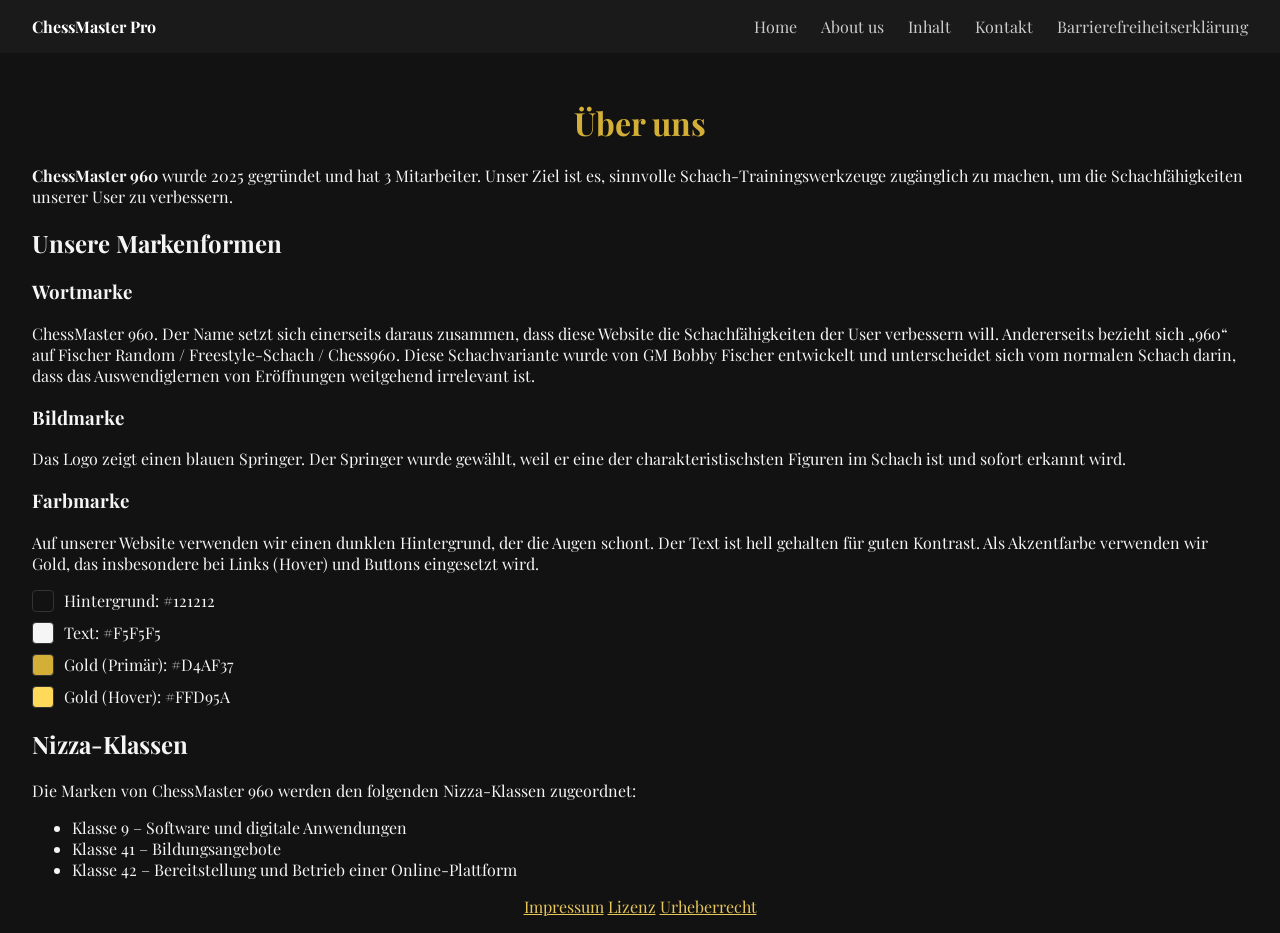
==== about.html @ 60c68d8a "first" ====
<!DOCTYPE html>
<html lang="de">
<head>
    <meta charset="UTF-8">
    <meta name="viewport" content="width=device-width, initial-scale=1.0">
    <title>About Us – ChessMaster 960</title>

    <link rel="stylesheet" href="style.css">

    <link rel="preconnect" href="https://fonts.googleapis.com">
    <link rel="preconnect" href="https://fonts.gstatic.com" crossorigin>
    <link href="https://fonts.googleapis.com/css2?family=Playfair+Display&display=swap" rel="stylesheet">
</head>

<body>

    <!-- NAVIGATION (same as index) -->
    <nav>
        <span style="color: white; font-weight: bold;">ChessMaster Pro</span>
        <ul>
            <li><a href="index.html">Home</a></li>
            <li><a href="about.html">About us</a></li>
            <li><a href="inhalt.html">Inhalt</a></li>
            <li><a href="kontakt.html">Kontakt</a></li>
            <li><a href="barrierefreiheit.html">Barrierefreiheitserklärung</a></li>
        </ul>
    </nav>

    <main>

        <h1>Über uns</h1>

        <section class="about">

            <p>
                <strong>ChessMaster 960</strong> wurde 2025 gegründet und hat 3 Mitarbeiter. 
                Unser Ziel ist es, sinnvolle Schach-Trainingswerkzeuge zugänglich zu machen, 
                um die Schachfähigkeiten unserer User zu verbessern.
            </p>

        </section>

        <section class="brands">

            <h2>Unsere Markenformen</h2>

            <h3>Wortmarke</h3>
            <p>
                ChessMaster 960. Der Name setzt sich einerseits daraus zusammen, dass diese Website die 
                Schachfähigkeiten der User verbessern will. Andererseits bezieht sich „960“ auf Fischer Random / 
                Freestyle-Schach / Chess960. Diese Schachvariante wurde von GM Bobby Fischer entwickelt und 
                unterscheidet sich vom normalen Schach darin, dass das Auswendiglernen von Eröffnungen 
                weitgehend irrelevant ist.
            </p>

            <h3>Bildmarke</h3>
            <p>
                Das Logo zeigt einen blauen Springer. Der Springer wurde gewählt, weil er eine der 
                charakteristischsten Figuren im Schach ist und sofort erkannt wird.
            </p>

            <h3>Farbmarke</h3>
            <p>
                Auf unserer Website verwenden wir einen dunklen Hintergrund, der die Augen schont. 
                Der Text ist hell gehalten für guten Kontrast. Als Akzentfarbe verwenden wir Gold, 
                das insbesondere bei Links (Hover) und Buttons eingesetzt wird.
                
            </p>
            <ul class="color-list">
                <li>
                    <span class="color-box bg"></span>
                    Hintergrund: #121212
                </li>

                <li>
                    <span class="color-box text"></span>
                    Text: #F5F5F5
                </li>

                <li>
                    <span class="color-box gold"></span>
                    Gold (Primär): #D4AF37
                </li>

                <li>
                    <span class="color-box gold-light"></span>
                    Gold (Hover): #FFD95A
                </li>
            </ul>

        </section>

        <section class="nizza">

            <h2>Nizza-Klassen</h2>
            <p>
                Die Marken von ChessMaster 960 werden den folgenden Nizza-Klassen zugeordnet:
            </p>

            <ul>
                <li>Klasse 9 – Software und digitale Anwendungen</li>
                <li>Klasse 41 – Bildungsangebote</li>
                <li>Klasse 42 – Bereitstellung und Betrieb einer Online-Plattform</li>
            </ul>

        </section>

    </main>
    <footer>
        <a href="impressum.html">Impressum</a>
        <a href="license.html">Lizenz</a>
        <a href="lizenz.html">Urheberrecht</a>
    </footer>
</body>
</html>
---- style.css ----
body {
    margin: 0;
    background-color: #121212;
    color: #F5F5F5;
    font-family: "Playfair Display", serif;
}
 
nav {
    background-color: #1a1a1a;
    padding: 1rem 2rem;
    display: flex;
    justify-content: space-between;
    align-items: center;
}
 
nav ul {
    list-style: none;
    margin: 0;
    padding: 0;
    display: flex;
    gap: 1.5rem;
}
 
nav ul a {
    color: #ccc;
    text-decoration: none;
}
 
nav ul a:hover {
    color: #D4AF37;
}

.transcript{
  max-width: 600px;
}

blockquote{
  text-align: center;
}
#games {
    display: flex;
    gap: 20px;
    align-items: flex-start;
}

a {
    color: #E6C65B;
    text-decoration: underline;
}

a:hover,
a:focus {
    color: #FFD95A;
}

a:focus {
    outline: 2px solid #FFD95A;
    outline-offset: 2px;
}


main{
    margin-left: 2rem;
    margin-right: 2rem;
}
h1 {
    text-align: center;
    margin-top: 3rem;
    color: #D4AF37;
}
footer{
  text-align: center;
  margin-bottom: 1rem;
  margin-top: 1rem;
}
figure {
  max-width: 400px;
}

figure img {
  width: 100%;
  height: auto;
}

figcaption {
  font-size: 14px;
  color: #999;
  margin-top: 6px;
  text-align: center;
}

.contact {
  max-width: 700px;
  margin: 0 auto;
  padding: 40px 20px;
  font-family: Arial, sans-serif;
}

.contact-info {
  margin-bottom: 20px;
  line-height: 1.5;
}

.contact-form {
  display: flex;
  flex-direction: column;
  gap: 15px;
}

.form-row {
  display: flex;
  gap: 15px;
}

.form-group {
  display: flex;
  flex-direction: column;
  flex: 1;
}

input, textarea {
  padding: 10px;
  border: 1px solid #ccc;
  border-radius: 6px;
  font-size: 14px;
}

button {
  padding: 12px;
  background: #222;
  color: #D4AF37;
  border: 1px solid #D4AF37;
  border-radius: 6px;
  cursor: pointer;
}

button:hover {
  background: #444;
}

.privacy-note {
  font-size: 12px;
  color: gray;
  margin-top: 10px;
}

.color-list {
    list-style: none;
    padding: 0;
}

.color-list li {
    display: flex;
    align-items: center;
    gap: 10px;
    margin-bottom: 10px;
}

.color-box {
    width: 20px;
    height: 20px;
    border-radius: 4px;
    border: 1px solid #333;
}

.bg {
    background-color: #121212;
}

.text {
    background-color: #F5F5F5;
}

.gold {
    background-color: #D4AF37;
}

.gold-light {
    background-color: #FFD95A;
}
@media (max-width: 1400px) {
    #games {
        flex-direction: column;
        align-items: center;
    }
}
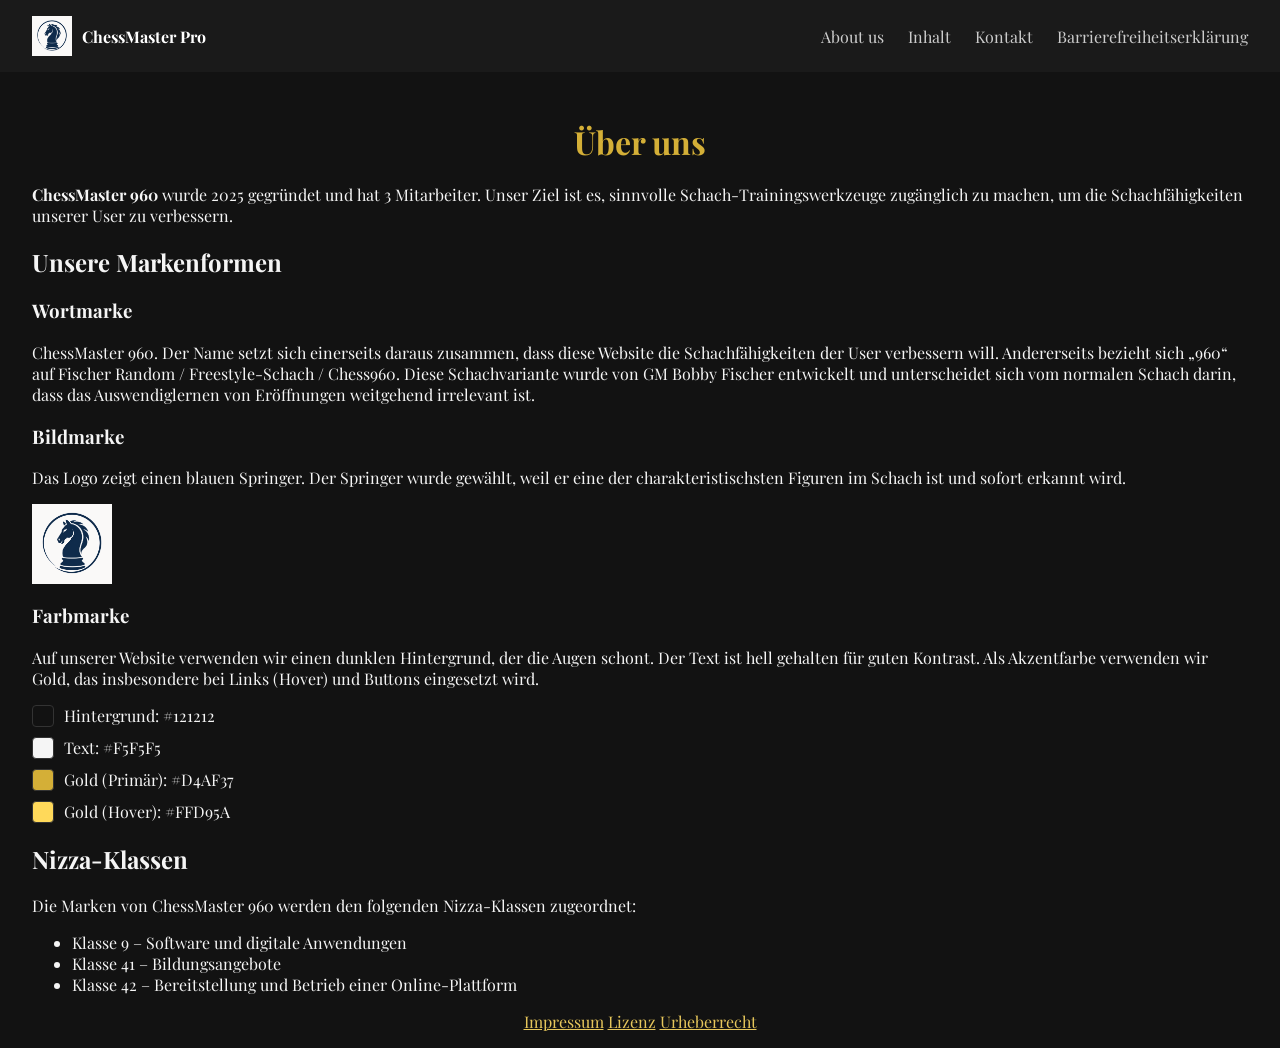
==== commit ced6a1f9: "second" ====
--- a/about.html
+++ b/about.html
@@ -14,11 +14,12 @@
 
 <body>
 
-    <!-- NAVIGATION (same as index) -->
     <nav>
-        <span style="color: white; font-weight: bold;">ChessMaster Pro</span>
+        <a href="index.html" style="display: flex; align-items: center; gap: 10px; text-decoration: none;">
+            <img src="logo.png" alt="ChessMaster 960 Logo" style="height: 40px; width: auto;">
+            <span style="color: white; font-weight: bold;">ChessMaster Pro</span>
+        </a>
         <ul>
-            <li><a href="index.html">Home</a></li>
             <li><a href="about.html">About us</a></li>
             <li><a href="inhalt.html">Inhalt</a></li>
             <li><a href="kontakt.html">Kontakt</a></li>
@@ -58,6 +59,7 @@
                 Das Logo zeigt einen blauen Springer. Der Springer wurde gewählt, weil er eine der 
                 charakteristischsten Figuren im Schach ist und sofort erkannt wird.
             </p>
+            <img src="logo.png" alt="ChessMaster 960 Logo – blauer Springer" style="width: 80px; height: auto; display: block; margin-top: 10px;">
 
             <h3>Farbmarke</h3>
             <p>
@@ -108,8 +110,8 @@
     </main>
     <footer>
         <a href="impressum.html">Impressum</a>
-        <a href="license.html">Lizenz</a>
-        <a href="lizenz.html">Urheberrecht</a>
+        <a href="lizenz.html">Lizenz</a>
+        <a href="lizenzen.html">Urheberrecht</a>
     </footer>
 </body>
 </html>
--- a/style.css
+++ b/style.css
@@ -93,7 +93,6 @@
   max-width: 700px;
   margin: 0 auto;
   padding: 40px 20px;
-  font-family: Arial, sans-serif;
 }
 
 .contact-info {
